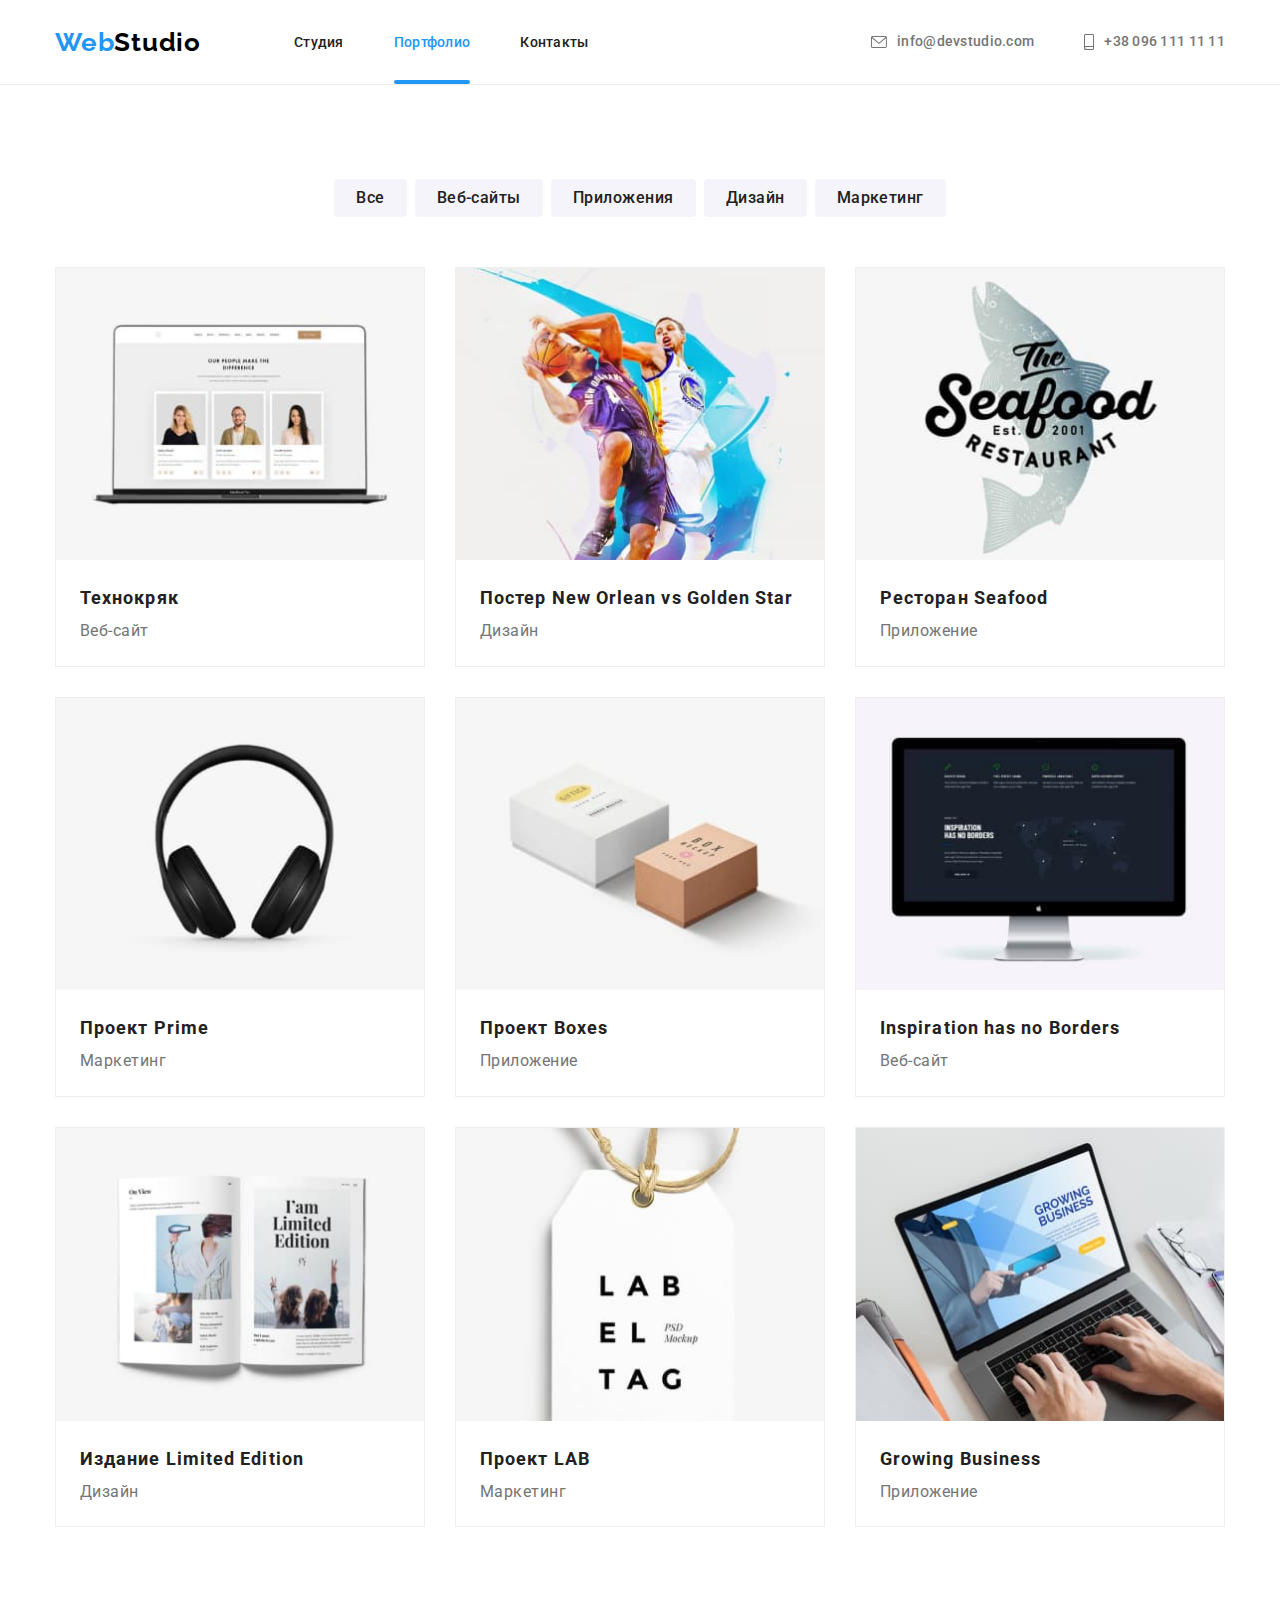
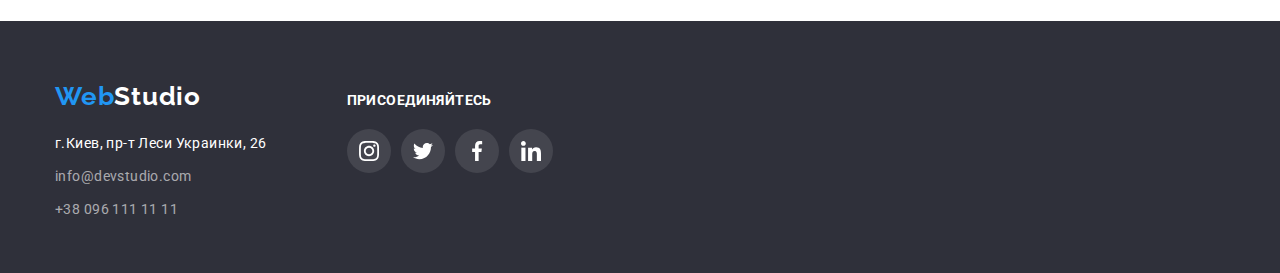
==== portfolio.html @ 28eb7769 "start" ====
<!DOCTYPE html>
<html lang="ru">
  <head>
    <meta charset="UTF-8" />
    <meta http-equiv="X-UA-Compatible" content="IE=edge" />
    <meta name="viewport" content="width=device-width, initial-scale=1.0" />
    <title>Портфолио</title>
    <link rel="preconnect" href="https://fonts.googleapis.com" />
    <link rel="preconnect" href="https://fonts.gstatic.com" crossorigin />
    <link
      href="https://fonts.googleapis.com/css2?family=Raleway:wght@700&family=Roboto:wght@400;500;700;900&display=swap"
      rel="stylesheet"
    />
    <link
      rel="stylesheet"
      href="https://cdnjs.cloudflare.com/ajax/libs/modern-normalize/1.1.0/modern-normalize.min.css"
    />
    <link rel="stylesheet" href="./css/styles.css" />
  </head>

  <body>
    <header class="header">
      <div class="container main-nav">
        <nav class="nav">
          <a href="./index.html" class="logo"
            ><span class="logo-begin" lang="en">Web</span
            ><span class="logo-end" lang="en">Studio</span></a
          >
          <ul class="nav-list">
            <li class="nav-list-item">
              <a href="./index.html" class="nav-item">Студия</a>
            </li>
            <li class="nav-list-item">
              <a href="./portfolio.html" class="nav-item current">Портфолио</a>
            </li>
            <li class="nav-list-item">
              <a href="./contacts.html" class="nav-item">Контакты</a>
            </li>
          </ul>
        </nav>
        <ul class="contact-list">
          <li class="contact-list-item">
            <a href="mailto:info@devstudio.com" class="contact-item">
              <svg class="contacts-icon" width="16" height="12">
                <use href="./images/sprite.svg#icon-envelope"></use>
              </svg>
              info@devstudio.com
            </a>
          </li>
          <li class="contact-list-item">
            <a href="tel:+380961111111" class="contact-item">
              <svg class="contacts-icon" width="10" height="16">
                <use href="./images/sprite.svg#icon-smartphone"></use>
              </svg>
              +38 096 111 11 11
            </a>
          </li>
        </ul>
      </div>
    </header>
    <main>
      <section class="section projects">
        <div class="container">
          <h1 class="visually-hidden">Проэкты</h1>
          <ul class="projects-menu">
            <li class="menu-item">
              <button type="button" class="projects-btn">Все</button>
            </li>
            <li class="menu-item">
              <button type="button" class="projects-btn">Веб-сайты</button>
            </li>
            <li class="menu-item">
              <button type="button" class="projects-btn">Приложения</button>
            </li>
            <li class="menu-item">
              <button type="button" class="projects-btn">Дизайн</button>
            </li>
            <li class="menu-item">
              <button type="button" class="projects-btn">Маркетинг</button>
            </li>
          </ul>
          <ul class="projects-list">
            <li class="projects-item">
              <a href="#" class="projects-link">
                <div class="projects-is-hidden">
                  <img
                    src="./images/project-1.jpg"
                    alt="Ноутбук с открытым сайтом"
                    width="370"
                  />
                  <p class="project-list-text">
                    Технокряк это современная площадка распространения
                    коронавируса. Компании используют эту платформу для
                    цифрового шпионажа и атак на защищённые сервера конкурентов.
                  </p>
                </div>
                <div class="projects-thumbs">
                  <h2 class="projects-name">Технокряк</h2>
                  <p class="projects-prof">Веб-сайт</p>
                </div>
              </a>
            </li>
            <li class="projects-item">
              <a href="#" class="projects-link">
                <div class="projects-is-hidden">
                  <img
                    src="./images/project-2.jpg"
                    alt="Два баскетболиста борятся за мяч"
                    width="370"
                  />
                  <p class="project-list-text">
                    Технокряк это современная площадка распространения
                    коронавируса. Компании используют эту платформу для
                    цифрового шпионажа и атак на защищённые сервера конкурентов.
                  </p>
                </div>
                <div class="projects-thumbs">
                  <h2 class="projects-name">
                    Постер <span lang="en">New Orlean vs Golden Star</span>
                  </h2>
                  <p class="projects-prof">Дизайн</p>
                </div>
              </a>
            </li>
            <li class="projects-item">
              <a href="#" class="projects-link">
                <div class="projects-is-hidden">
                  <img
                    src="./images/project-3.jpg"
                    alt="Рыба - логотип ресторана"
                    width="370"
                  />
                  <p class="project-list-text">
                    Технокряк это современная площадка распространения
                    коронавируса. Компании используют эту платформу для
                    цифрового шпионажа и атак на защищённые сервера конкурентов.
                  </p>
                </div>
                <div class="projects-thumbs">
                  <h2 class="projects-name">
                    Ресторан <span lang="en">Seafood</span>
                  </h2>
                  <p class="projects-prof">Приложение</p>
                </div>
              </a>
            </li>
            <li class="projects-item">
              <a href="#" class="projects-link">
                <div class="projects-is-hidden">
                  <img
                    src="./images/project-4.jpg"
                    alt="Наушники"
                    width="370"
                  />
                  <p class="project-list-text">
                    Технокряк это современная площадка распространения
                    коронавируса. Компании используют эту платформу для
                    цифрового шпионажа и атак на защищённые сервера конкурентов.
                  </p>
                </div>
                <div class="projects-thumbs">
                  <h2 class="projects-name">
                    Проект <span lang="en">Prime</span>
                  </h2>
                  <p class="projects-prof">Маркетинг</p>
                </div>
              </a>
            </li>
            <li class="projects-item">
              <a href="#" class="projects-link">
                <div class="projects-is-hidden">
                  <img
                    src="./images/project-5.jpg"
                    alt="Две картонные коробки"
                    width="370"
                  />
                  <p class="project-list-text">
                    Технокряк это современная площадка распространения
                    коронавируса. Компании используют эту платформу для
                    цифрового шпионажа и атак на защищённые сервера конкурентов.
                  </p>
                </div>
                <div class="projects-thumbs">
                  <h2 class="projects-name">
                    Проект <span lang="en">Boxes</span>
                  </h2>
                  <p class="projects-prof">Приложение</p>
                </div>
              </a>
            </li>
            <li class="projects-item">
              <a href="#" class="projects-link">
                <div class="projects-is-hidden">
                  <img
                    src="./images/project-6.jpg"
                    alt="Монитор с открытым сайтом"
                    width="370"
                  />
                  <p class="project-list-text">
                    Технокряк это современная площадка распространения
                    коронавируса. Компании используют эту платформу для
                    цифрового шпионажа и атак на защищённые сервера конкурентов.
                  </p>
                </div>
                <div class="projects-thumbs">
                  <h2 class="projects-name" lang="en">
                    Inspiration has no Borders
                  </h2>
                  <p class="projects-prof">Веб-сайт</p>
                </div>
              </a>
            </li>
            <li class="projects-item">
              <a href="#" class="projects-link">
                <div class="projects-is-hidden">
                  <img
                    src="./images/project-7.jpg"
                    alt="Открытый журнал"
                    width="370"
                  />
                  <p class="project-list-text">
                    Технокряк это современная площадка распространения
                    коронавируса. Компании используют эту платформу для
                    цифрового шпионажа и атак на защищённые сервера конкурентов.
                  </p>
                </div>
                <div class="projects-thumbs">
                  <h2 class="projects-name">
                    Издание <span lang="en">Limited Edition</span>
                  </h2>
                  <p class="projects-prof">Дизайн</p>
                </div>
              </a>
            </li>
            <li class="projects-item">
              <a href="#" class="projects-link">
                <div class="projects-is-hidden">
                  <img
                    src="./images/project-8.jpg"
                    alt="Бумажная бирка с веревкой"
                    width="370"
                  />
                  <p class="project-list-text">
                    Технокряк это современная площадка распространения
                    коронавируса. Компании используют эту платформу для
                    цифрового шпионажа и атак на защищённые сервера конкурентов.
                  </p>
                </div>
                <div class="projects-thumbs">
                  <h2 class="projects-name">
                    Проект <span lang="en">LAB</span>
                  </h2>
                  <p class="projects-prof">Маркетинг</p>
                </div>
              </a>
            </li>
            <li class="projects-item">
              <a href="#" class="projects-link">
                <div class="projects-is-hidden">
                  <img
                    src="./images/project-9.jpg"
                    alt="Человек работает на ноутбуке"
                    width="370"
                  />
                  <p class="project-list-text">
                    Технокряк это современная площадка распространения
                    коронавируса. Компании используют эту платформу для
                    цифрового шпионажа и атак на защищённые сервера конкурентов.
                  </p>
                </div>
                <div class="projects-thumbs">
                  <h2 class="projects-name" lang="en">Growing Business</h2>
                  <p class="projects-prof">Приложение</p>
                </div>
              </a>
            </li>
          </ul>
        </div>
      </section>
    </main>
    <footer class="footer">
      <div class="container footer-blocks">
        <div class="footer-block-address">
          <a href="./index.html" class="logo"
            ><span class="logo-begin" lang="en">Web</span
            ><span class="logo-end-f" lang="en">Studio</span></a
          >
          <address>
            <ul class="address">
              <li class="address-item">
                <a
                  href="https://goo.gl/maps/xgFosmUfhNx1MXcA8"
                  class="address-city"
                >
                  г.Киев, пр-т Леси Украинки, 26</a
                >
              </li>
              <li class="address-item">
                <a href="mailto:info@devstudio.com" class="address-text"
                  >info@devstudio.com</a
                >
              </li>
              <li class="address-item">
                <a href="tel:+380961111111" class="address-text"
                  >+38 096 111 11 11</a
                >
              </li>
            </ul>
          </address>
        </div>
        <div class="footer-block-socials">
          <h3 class="footer-socials-title">присоединяйтесь</h3>
          <ul class="footer-socials-list">
            <li class="footer-socials-item">
              <a
                href="https://www.instagram.com/"
                target="_blank"
                class="footer-socials-link"
              >
                <svg class="footer-socials-icon" width="20" height="20">
                  <use href="./images/sprite.svg#icon-instagram"></use>
                </svg>
              </a>
            </li>
            <li class="footer-socials-item">
              <a
                href="https://twitter.com/"
                target="_blank"
                class="footer-socials-link"
              >
                <svg class="footer-socials-icon" width="20" height="20">
                  <use href="./images/sprite.svg#icon-twitter"></use>
                </svg>
              </a>
            </li>
            <li class="footer-socials-item">
              <a
                href="https://www.facebook.com/"
                target="_blank"
                class="footer-socials-link"
              >
                <svg class="footer-socials-icon" width="20" height="20">
                  <use href="./images/sprite.svg#icon-facebook"></use>
                </svg>
              </a>
            </li>
            <li class="footer-socials-item">
              <a
                href="https://www.linkedin.com/"
                target="_blank"
                class="footer-socials-link"
              >
                <svg class="footer-socials-icon" width="20" height="20">
                  <use href="./images/sprite.svg#icon-linkedin"></use>
                </svg>
              </a>
            </li>
          </ul>
        </div>
      </div>
    </footer>
  </body>
</html>
---- css/styles.css ----
:root {
  --accent-color: #2196f3; /* акцент #18A0FB */
  --title-color: #212121; /* цвет текста заголовков #212121 */
  --text-color: #757575; /* цвет основного текста #757575 */
  --footer-bg-color: #2f303a; /* цвет фона Hero и Футера: #2F303A */
  --add-bg-color: #f5f4fa; /* цвет дополнительного фона #F5F4FA */
}

body {
  background-color: #ffffff;
  font-family: "Roboto", sans-serif;
}

ul {
  padding: 0;
  margin: 0;
  list-style: none;
}

h1,
h2,
h3,
h4,
h5,
h6,
p {
  margin: 0;
}
img {
  display: block;
  max-width: 100%;
  height: auto;
}

button {
  cursor: pointer;
}

/* Утилиты */
.container {
  width: 1200px;
  margin: 0 auto;
  padding-left: 15px;
  padding-right: 15px;
}
.section {
  padding-top: 94px;
  padding-bottom: 94px;
}

.visually-hidden {
  position: absolute;
  white-space: nowrap;
  width: 1px;
  height: 1px;
  overflow: hidden;
  border: 0;
  padding: 0;
  clip: rect(0 0 0 0);
  clip-path: inset(50%);
  margin: -1px;
}

/* ОФОРМЛЕНИЕ ГЛАВНОЙ СТРАНИЦЫ */

/* Оформление header */

.header {
  padding: 24px 0;
  border-bottom: 1px solid #ECECEC;
}

.nav {
  display: flex;
  align-items: center;
}

.main-nav {
  display: flex;
  align-items: center;
}
.nav-list {
  display: flex;
  margin-left: 93px;
}

.contact-list {
  display: flex;
  margin-left: auto;
}

.logo {
  font-family: Raleway, sans-serif;
  font-weight: 700;
  font-size: 26px;
  line-height: 1.19;
  letter-spacing: 0.03em;
  text-decoration: none;
}

.logo-begin {
  color: var(--accent-color);
}

.logo-end {
  color: #000000;
}

.nav-item,
.contact-item {
  padding: 10px 0;
  font-weight: 500;
  font-size: 14px;
  line-height: 1.14;
  letter-spacing: 0.02em;
  text-decoration: none;
}

.contact-list-item {
  display: flex;
}

.nav-item {
  color: var(--title-color);
  transition: color 250ms cubic-bezier(0.4, 0, 0.2, 1);
}

.contact-item {
  color: var(--text-color);
  display: flex;
  align-items: center;
  justify-content: center;
  transition: color 250ms cubic-bezier(0.4, 0, 0.2, 1);
}

.nav-list-item {
  height: 100%;
}

.current {
  color: var(--accent-color);
  position: relative;
}

.current::after {
  position: absolute;
  bottom: -24px;
  left: 0;
  content: '';
  display: inline-block;
  width: 100%;
  height: 4px;
  border-radius: 2px;
  background-color: var(--accent-color);
}

.nav-item:hover,
.nav-item:focus,
.contact-item:hover,
.contact-item:focus {
  color: var(--accent-color);
}

  .nav-list-item:nth-child(n + 2) {
  margin-left: 50px;
  }

  .contact-list-item:nth-child(n + 2) {
  margin-left: 50px;
}

.contacts-icon {
  fill: currentColor;
  margin-right: 10px;
}


/* Оформление Hero */

.hero {
  text-align: center;
  background-image: linear-gradient(to right, rgba(47, 48, 58, 0.4), rgba(47, 48, 58, 0.4)),
  url('../images/hero.jpg');
  background-size: cover;
  background-repeat: no-repeat;
  background-position: center;
  max-width: 1600px;
  height: 600px;
  margin-left: auto;
  margin-right: auto;
  padding-top: 200px;
  padding-bottom: 200px;
}

.hero-title {
  width: 700px;
  margin: 0 auto;
  color: #ffffff;
  font-weight: 900;
  font-size: 44px;
  line-height: 1.36;
  letter-spacing: 0.06em;
  text-transform: uppercase;
}

.hero-btn {
  min-width: 200px;
  height: 50px;
  margin-top: 30px;
  font-family: Roboto;
  background-color: var(--accent-color);
  color: #ffffff;
  font-weight: 700;
  font-size: 16px;
  line-height: 1.87;
  letter-spacing: 0.06em;
  border: none;
  box-shadow: 0px 4px 4px rgba(0, 0, 0, 0.15);
  border-radius: 4px;
  transition: background-color 250ms cubic-bezier(0.4, 0, 0.2, 1);
}

.hero-btn:hover, 
.hero-btn:focus {
  background-color: #188CE8;
}

/* Оформление Skills */

.skills-list {
  display: flex;
  flex-wrap: wrap;
  justify-content: center;
}

.skills-thumb {
  display: flex;
  align-items: center;
justify-content: center;
  height: 120px;
  background-color: var(--add-bg-color);
}

.skills-title {
  color: var(--title-color);
  font-size: 14px;
  line-height: 1.14;
  letter-spacing: 0.03em;
  text-transform: uppercase;
  margin-top: 30px;
}

.skills-text {
  color: var(--text-color);
  font-size: 14px;
  line-height: 1.71;
  letter-spacing: 0.03em;
  margin-top: 10px;
}

.skills-item {
  width: 270px;
}

.skills-item:nth-child(n + 2) {
  margin-left: 30px;
}
/* Оформление Works+Team */

.team {
  background-color: var(--add-bg-color);
}

.works-title,
.team-title,
.clients-title {
  color: var(--title-color);
  font-size: 36px;
  line-height: 1.17;
  letter-spacing: 0.03em;
  text-align: center;
}

.works-list, .team-list {
  display: flex;
  margin-top: 50px;
}

.works-item {
  width: 370px;
  height: 294px;
  position: relative;
}

.works-list-thumbs {
  position: absolute;
  bottom: 0;
  width: 370px;
  height: 70px;
  background-color: rgba(47, 48, 58, 0.8);
  padding-top: 27px;
  padding-bottom: 27px;
}

.works-list-title {
  font-size: 14px;
  line-height: 1.14;
  text-align: center;
  letter-spacing: 0.03em;
  text-transform: uppercase;
  color: #fff;
}

.team-item a {
  width: 100%;
  text-decoration: none;
}

.team-item {
  width: 270px;
  text-align: center;
  background: #FFFFFF;
  box-shadow: 0px 1px 3px rgba(0, 0, 0, 0.12),
  0px 1px 1px rgba(0, 0, 0, 0.14),
  0px 2px 1px rgba(0, 0, 0, 0.2);
  border-radius: 0px 0px 4px 4px;
}

.team-name {
  color: var(--title-color);
  font-weight: 500;
  font-size: 16px;
  line-height: 1.19;
  letter-spacing: 0.03em;
  text-align: center;
}

.team-prof {
  color: var(--text-color);
  font-size: 16px;
  line-height: 1.19;
  letter-spacing: 0.03em;
  text-align: center;
  margin-top: 10px;

}

.works-item:nth-child(n + 2) {
  margin-left: 30px;
}

.team-item:nth-child(n + 2) {
  margin-left: 30px;
}

.team-thumbs {
  padding: 30px 0;
}

.team-socials-list {
  display: flex;
  justify-content: center;
  margin-top: 16px;
}

.team-socials-item {
  width: 44px;
  height: 44px;
}

.team-socials-link {
  width: 100%;
  height: 100%;
  display: flex;
  border-radius: 50%;
  align-items: center;
  justify-content: center;
  transition: background-color 250ms cubic-bezier(0.4, 0, 0.2, 1);
}

.team-socials-item+.team-socials-item {
  margin-left: 10px;
}

.team-socials-icon {
  fill: #AFB1B8;
  transition: fill 250ms cubic-bezier(0.4, 0, 0.2, 1);
}

.team-socials-link:hover, 
.team-socials-link:focus {
  background-color: var(--accent-color);
}

.team-socials-link:hover .team-socials-icon, 
.team-socials-link:focus .team-socials-icon {
  fill: #fff;
}

/* Оформление clients */

.clients-link {
  text-decoration: none;
  display: flex;
  align-items: center;
  justify-content: center;
  width: 170px;
  height: 92px;
  border: 1px solid #AFB1B8;
  border-radius: 4px;
  color: #AFB1B8;
  transition: color 250ms cubic-bezier(0.4, 0, 0.2, 1), 
              border-color 250ms cubic-bezier(0.4, 0, 0.2, 1);
}

.list-clients {
  display: flex;
  margin: -15px;
  margin-top: 50px;
}

.list-clients-item {
  margin: 15px;
}

.clients-icon {
  fill: currentColor;
}

.clients-link:hover,
.clients-link:focus {
  color: var(--accent-color);
  border-color: var(--accent-color);
}

/* Оформление footer */

.logo-end-f {
  color: #ffffff;
}

.footer {
  max-width: 1600px;
  height: 252px;
  margin: auto;
  padding-top: 60px;
  padding-bottom: 60px;
  background-color: var(--footer-bg-color);
}

.footer-blocks {
  display: flex;
  align-items: baseline;
}

.footer-block-address {
  padding-right: 10px;
  margin-right: 70px;
}

.address {
  font-size: 14px;
  line-height: 1.71;
  letter-spacing: 0.03em;
  font-style: normal;
  margin-top: 20px;
}

.address-item:nth-child(n + 2) {
  margin-top: 9px;
}

.address-city {
  color: #ffffff;
  text-decoration: none;
}

.address-text {
  color: rgba(255, 255, 255, 0.6);
  text-decoration: none;
}

.footer-block-socials {
  margin-right: 93px;
}

.footer-socials-title {
  margin-bottom: 20px;
  color: #fff;
  font-size: 14px;
  line-height: 1.14;
  letter-spacing: 0.03em;
  text-transform: uppercase;
}

.footer-socials-list {
  display: flex;
}

.footer-socials-item {
  width: 44px;
  height: 44px;
}

.footer-socials-link {
  width: 100%;
  height: 100%;
  border-radius: 50%;
  display: flex;
  align-items: center;
  justify-content: center;
  background: rgba(255, 255, 255, 0.1);
  transition: background-color 250ms cubic-bezier(0.4, 0, 0.2, 1);
}

.footer-socials-item+.footer-socials-item {
  margin-left: 10px;
}

.footer-socials-icon {
  fill: #fff;
}

.footer-socials-link:hover,
.footer-socials-link:focus {
  background-color: var(--accent-color);
}

.field-mailup {
  display: flex;
  align-items: center;
}

.input-mailup {
  width: 358px;
  height: 50px;
  padding: 15px;
  font-family: Roboto;
  font-size: 16px;
  line-height: 1.25;
  display: flex;
  align-items: center;
  letter-spacing: 0.03em;
  color: rgba(255, 255, 255, 0.6);
  background-color: var(--footer-bg-color);
  border: 1px solid rgba(255, 255, 255, 0.3);
  box-sizing: border-box;
  filter: drop-shadow(0px 4px 4px rgba(0, 0, 0, 0.15));
  border-radius: 4px;
}

.input-mailup:focus {
  color: #ffffff;
  border-color: var(--accent-color);
  outline: none;
}

.btn-mailup {
  display: flex;
  align-items: center;
  padding: 13px 28px;
  margin: 0;
  margin-left: 12px;
  transition: background-color 250ms cubic-bezier(0.4, 0, 0.2, 1);
}

.btn-mailup:hover,
.btn-mailup:focus {
  background-color: #188CE8;
}

.icon-send {
  margin-left: 10px;
}

/* ОФОРМЛЕНИЕ СТРАНИЦЫ ПОРТФОЛИО */

/* Меню */

.projects-menu {
  display: flex;
  justify-content: center;
  margin-bottom: 50px;
}

.projects-btn {
  padding: 6px 22px;
  background-color: var(--add-bg-color);
  color: var(--title-color);
  border: none;
  border-radius: 4px;
  font-weight: 500;
  font-size: 16px;
  line-height: 1.62;
  letter-spacing: 0.03em;
  text-align: center;
  transition: background-color 250ms cubic-bezier(0.4, 0, 0.2, 1),
              color 250ms cubic-bezier(0.4, 0, 0.2, 1),
              box-shadow 250ms cubic-bezier(0.4, 0, 0.2, 1);
}

.projects-btn:hover,
.projects-btn:focus {
  background-color: var(--accent-color);
  color: #ffffff;
  box-shadow: 0px 3px 1px rgba(0, 0, 0, 0.1),
              0px 1px 2px rgba(0, 0, 0, 0.08),
              0px 2px 2px rgba(0, 0, 0, 0.12);
}

.menu-item:nth-child(n + 2) {
  margin-left: 8px;
}

/* Проэкты */

.projects-list {
  display: flex;
  flex-wrap: wrap;
  margin: -15px;
}

.projects-item {
  width: 370px;
  margin: 15px;
  border: 1px solid #EEEEEE;
  position: relative;
}

.projects-link {
  display: block;
  width: 100%;
  text-decoration: none;
  transition: border-radius 250ms cubic-bezier(0.4, 0, 0.2, 1),
              box-shadow 250ms cubic-bezier(0.4, 0, 0.2, 1);
}

.projects-link:hover,
.projects-link:focus {
  border-radius: 4px;
  box-shadow: 0px 3px 1px rgba(0, 0, 0, 0.1), 0px 1px 2px rgba(0, 0, 0, 0.08), 0px 2px 2px rgba(0, 0, 0, 0.12);
}

.project-list-text {
  position: absolute;
  top: 0;
  left: 0;
  opacity: 0;
  width: 370px;
  height: 292px;
  padding: 63px 24px;
  font-size: 18px;
  line-height: 1.55;
  letter-spacing: 0.03em;
  color: #fff;
  background-color: rgba(33, 150, 243, 0.9);
  transform: translateY(100%);
  overflow: hidden;
  transition: transform 250ms cubic-bezier(0.4, 0, 0.2, 1),
              opacity 250ms cubic-bezier(0.4, 0, 0.2, 1);
}

.projects-link:hover .project-list-text {
  transform: translateY(0);
  opacity: 1;
}

.projects-is-hidden {
  position: relative;
  overflow: hidden;
}

.projects-thumbs {
  padding: 20px 24px;
  
}

.projects-name {
  color: var(--title-color);
  font-size: 18px;
  line-height: 2;
  letter-spacing: 0.06em;
}

.projects-prof {
  color: var(--text-color);
  font-size: 16px;
  line-height: 1.86;
  letter-spacing: 0.03em;
}

/* Оформление модалки */

.backdrop {
  position: fixed;
  top: 0;
  left: 0;
  width: 100%;
  height: 100%;
  background-color: rgba(0, 0, 0, 0.2);
  opacity: 1;
  transition: opacity 250ms cubic-bezier(0.4, 0, 0.2, 1);
}

.backdrop.is-hidden {
  opacity: 0;
  pointer-events: none;
  visibility: hidden;
}

.backdrop.is-hidden .modal {
  transform: translate(-50%, -50%) scale(0.3);
}

.modal {
  position: absolute;
  top: 50%;
  left: 50%;
  transform: translate(-50%, -50%) scale(1);
  min-width: 528px;
  min-height: 581px;
  padding: 40px;
  background-color: #fff;
  transition: transform 250ms cubic-bezier(0.4, 0, 0.2, 1);
}

/* Оформление формы */

.close-btn {
  border: none;
  cursor: pointer;
}

.contacts-close-black {
  position: absolute;
  top: 8px;
  right: 8px;
  width: 30px;
  height: 30px;
  border-radius: 50%;
  border: 1px solid rgba(0, 0, 0, 0.1);
}

.close-btn:hover .contacts-close-black {
  fill: var(--accent-color)
}

.title-modal {
  font-family: Roboto;
  font-style: normal;
  font-weight: bold;
  text-align: center;
  font-size: 20px;
  line-height: 1.15;
  letter-spacing: 0.03em;
  margin-bottom: 12px;
}

.form {
  width: 448px;
}

.form-field {
  position: relative;
  display: flex;
  flex-direction: column;
  color: var(--text-color);
  font-size: 12px;
  line-height: 1.17;
  letter-spacing: 0.01em;
}

.form-field + .form-field {
  margin-top: 10px;
}

.form-input {
  width: 448px;
  height: 40px;
  margin-top: 4px;
  padding: 12px 12px 12px 42px;
  border: 1px solid rgba(33, 33, 33, 0.2);
  box-sizing: border-box;
  border-radius: 4px;
  transition: border-color 250ms cubic-bezier(0.4, 0, 0.2, 1),
              outline 250ms cubic-bezier(0.4, 0, 0.2, 1);
}

.form-input:hover, 
.form-input:focus {
  border-color: var(--accent-color);
  outline: none;
}

.form-input:hover + .modal-icon,
.form-input:focus +.modal-icon {
  fill: var(--accent-color);
}


.form-textarea {
  width: 448px;
  height: 120px;
  margin-top: 4px;
  padding: 12px 16px;
  font-family: Roboto;
  resize: none;
  border: 1px solid rgba(33, 33, 33, 0.2);
  box-sizing: border-box;
  border-radius: 4px;
  transition: border-color 250ms cubic-bezier(0.4, 0, 0.2, 1),
              outline 250ms cubic-bezier(0.4, 0, 0.2, 1);
}

.form-textarea:hover,
.form-textarea:focus {
  border-color: var(--accent-color);
  outline: none;
}

.form-textarea::placeholder {
  font-family: Roboto;
  font-size: 14px;
  line-height: 1.14;
  letter-spacing: 0.01em;
  color: rgba(117, 117, 117, 0.5);
}

.form-cheked {
  position: relative;
  display: inline-flex;
  margin-top: 25px;
  align-items: center;
  color: var(--text-color);
  font-size: 14px;
  line-height: 1.71;
  letter-spacing: 0.03em;
}

.checkbox:checked + span {
  background-color: var(--accent-color);
  background-image: url('../images/full-check.svg');
  background-size: contain;
  background-origin: border-box;
  border-color: var(--accent-color);
}

.icon-check {
  display: inline-flex;
  width: 16px;
  height: 15px;
  margin-right: 8px;
  border-radius: 2px;
  border: 2px solid var(--title-color);
}

.form-cheked a {
  color: var(--accent-color);
}

.block-submit {
  display: flex;
  width: 100%;
}

.btn-submit {
  margin-top: 34px;
  margin-left: auto;
  margin-right: auto;
  transition: background-color 250ms cubic-bezier(0.4, 0, 0.2, 1);
}

.btn-submit:hover,
.btn-submit:focus {
  background-color: #188CE8;
}

.modal-icon {
  position: absolute;
  top: 29px;
  left: 12px;
  display: inline-block;
  width: 18px;
  height: 18px;
  transition: fill 250ms cubic-bezier(0.4, 0, 0.2, 1);
}
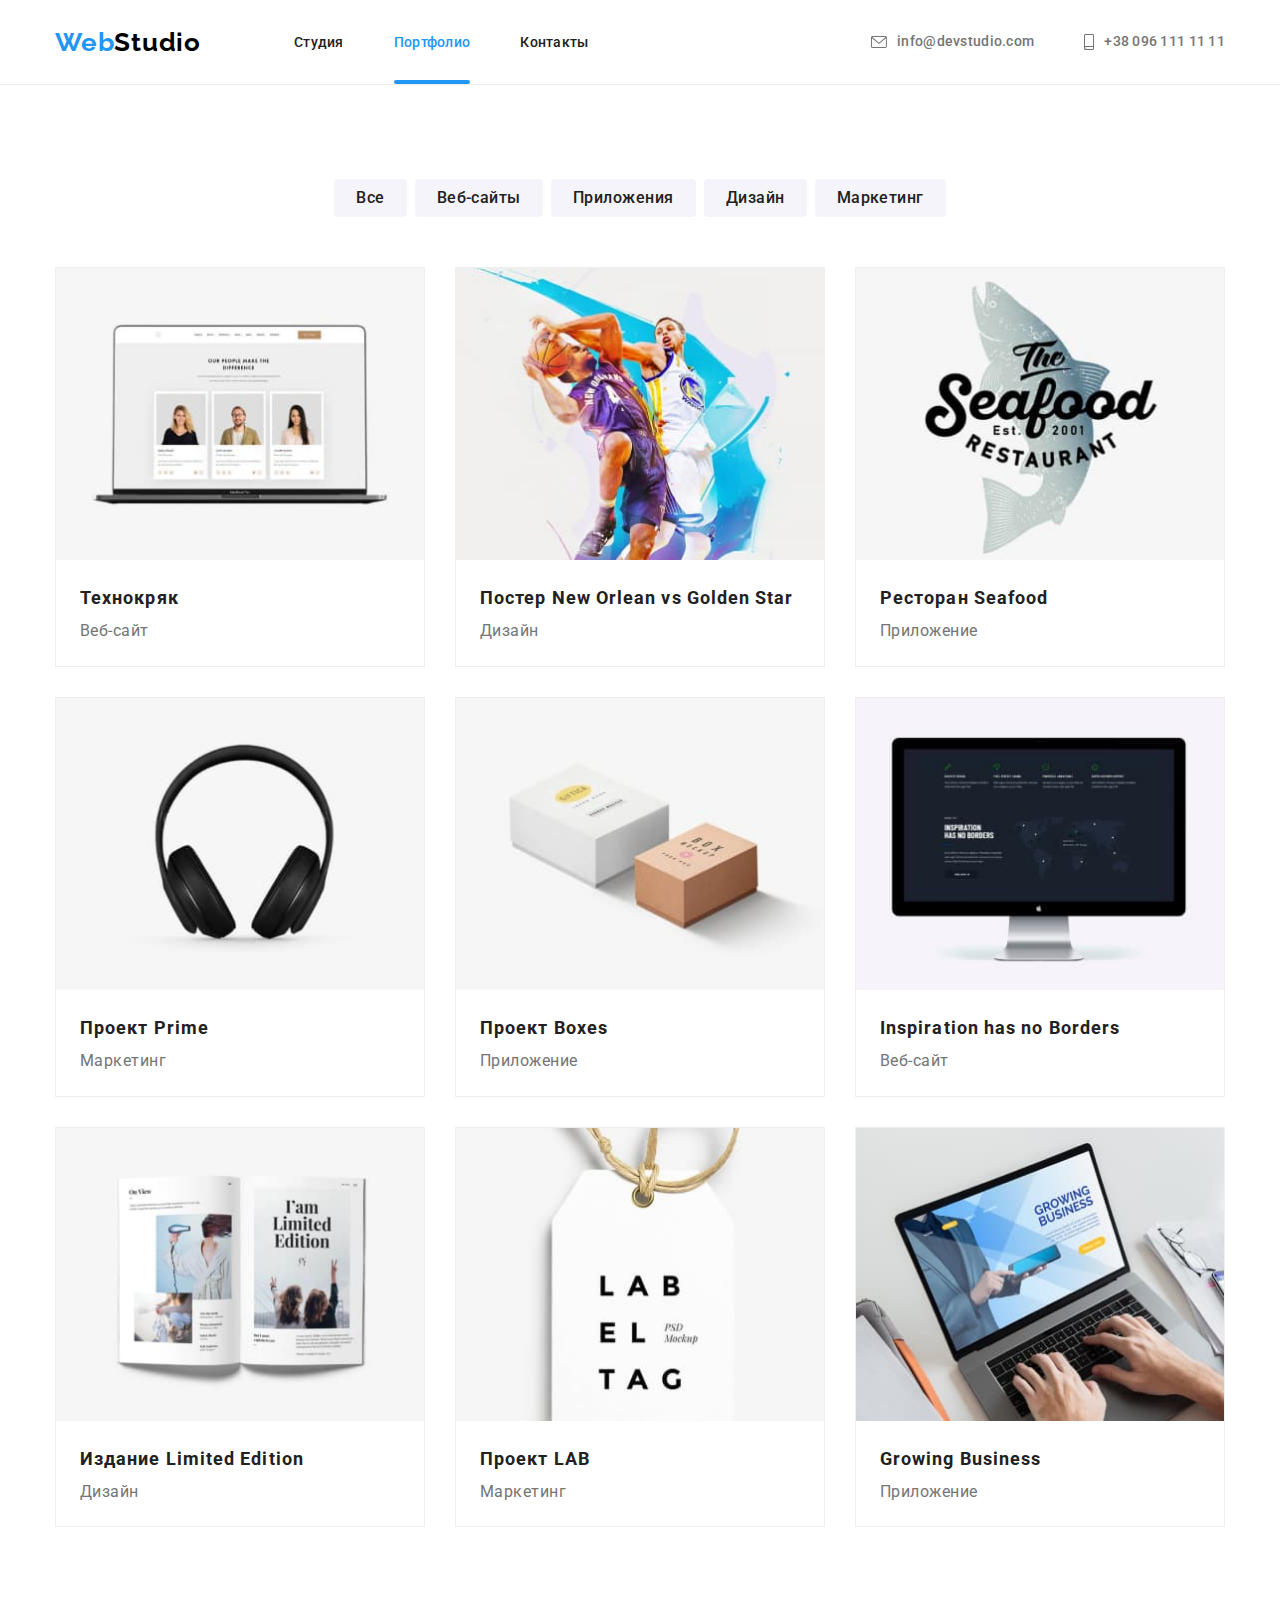
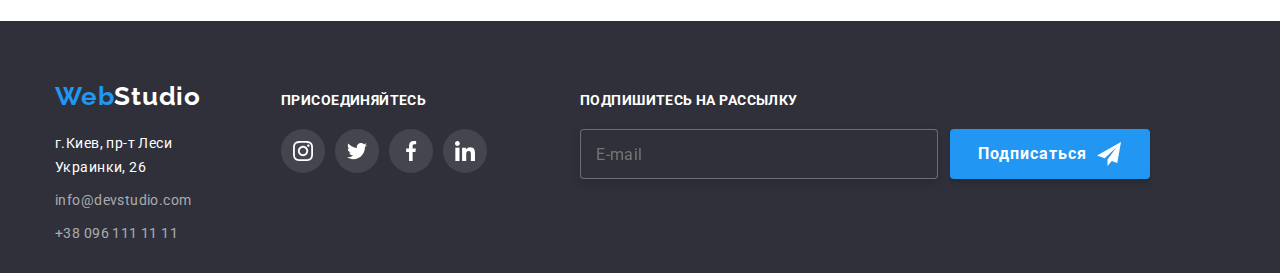
==== commit ca7d65d1: "fixed Portfolio+footer" ====
--- a/portfolio.html
+++ b/portfolio.html
@@ -357,6 +357,27 @@
             </li>
           </ul>
         </div>
+        <div class="footer-block-socials">
+          <h3 class="footer-socials-title">Подпишитесь на рассылку</h3>
+          <form class="mailup" autocomplete="off">
+            <div class="field-mailup">
+              <label>
+                <input
+                  class="input-mailup"
+                  type="text"
+                  name="name"
+                  placeholder="E-mail"
+                />
+              </label>
+              <button type="submit" class="btn-mailup hero-btn">
+                Подписаться
+                <svg class="icon-send" width="24" height="24">
+                  <use href="./images/sprite.svg#icon-send"></use>
+                </svg>
+              </button>
+            </div>
+          </form>
+        </div>
       </div>
     </footer>
   </body>
--- a/css/styles.css
+++ b/css/styles.css
@@ -731,6 +731,11 @@
   cursor: pointer;
 }
 
+.close-btn:hover .contacts-close-black,
+.close-btn:focus .contacts-close-black {
+  fill: var(--accent-color)
+}
+
 .contacts-close-black {
   position: absolute;
   top: 8px;
@@ -739,10 +744,7 @@
   height: 30px;
   border-radius: 50%;
   border: 1px solid rgba(0, 0, 0, 0.1);
-}
-
-.close-btn:hover .contacts-close-black {
-  fill: var(--accent-color)
+  transition: fill 250ms cubic-bezier(0.4, 0, 0.2, 1);
 }
 
 .title-modal {
